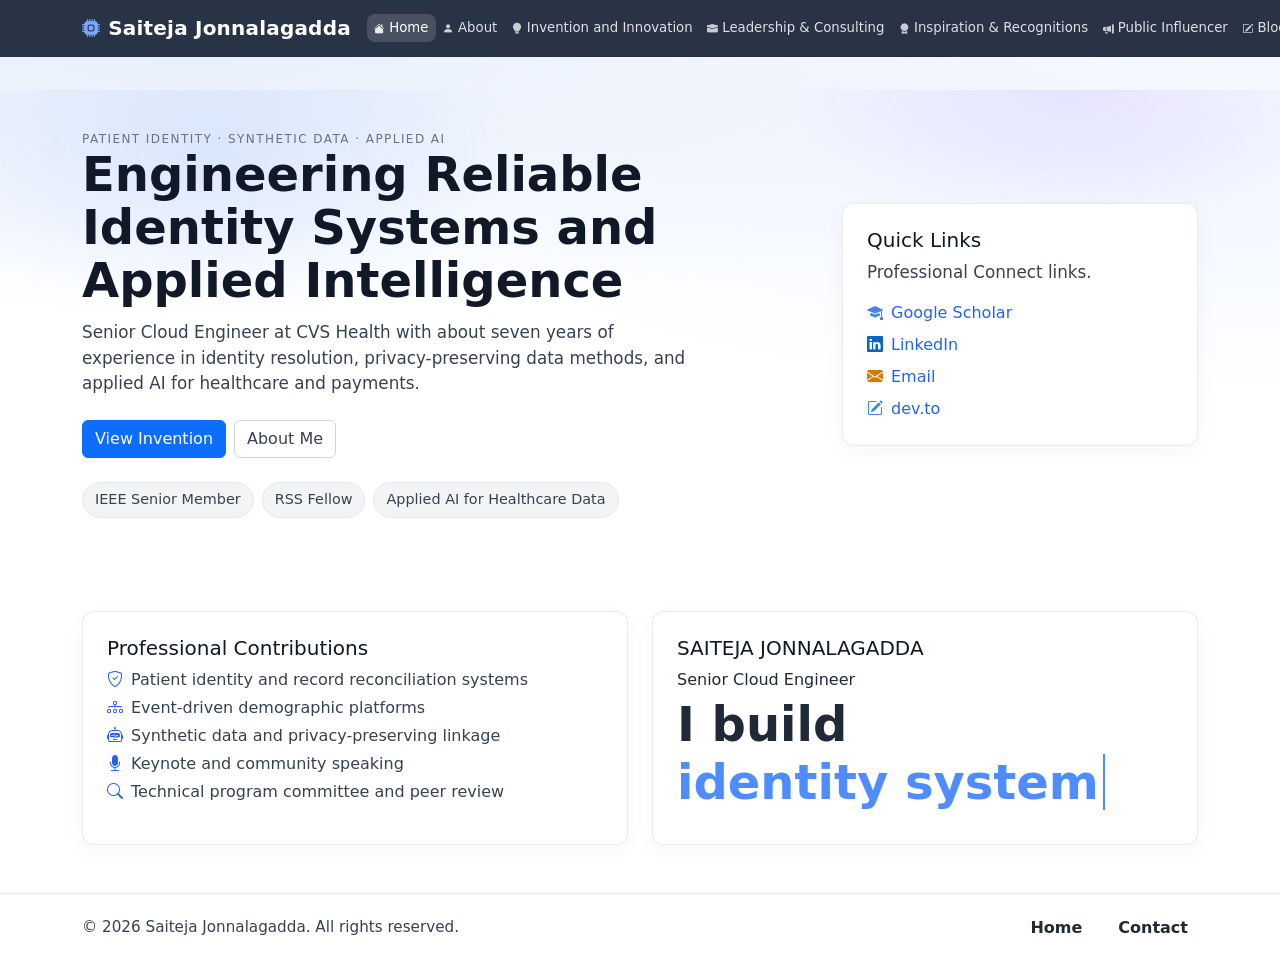
==== index.html @ a38363c2 "Add personal website for saiteja-j.com Static site with BCS evidence pages for invention, inspiring " ====
<!doctype html>
<html lang="en">
<head>
  <link rel="stylesheet" href="style.css">
  <meta charset="utf-8">
  <meta name="viewport" content="width=device-width, initial-scale=1">
  <title>Saiteja Jonnalagadda | Home</title>
  <link href="https://cdn.jsdelivr.net/npm/bootstrap@5.3.3/dist/css/bootstrap.min.css" rel="stylesheet">
</head>
<body>
  <nav class="navbar navbar-expand-lg navbar-dark fixed-top glass-nav">
    <div class="container">
      <a class="navbar-brand" href="index.html">Saiteja Jonnalagadda</a>
      <button class="navbar-toggler" type="button" data-bs-toggle="collapse" data-bs-target="#mainNav"
        aria-controls="mainNav" aria-expanded="false" aria-label="Toggle navigation">
        <span class="navbar-toggler-icon"></span>
      </button>
      <div class="collapse navbar-collapse" id="mainNav">
        <ul class="navbar-nav ms-auto align-items-lg-center">
          <li class="nav-item active"><a class="nav-link active" href="index.html" aria-current="page">Home</a></li>
          <li class="nav-item"><a class="nav-link" href="about.html">About</a></li>
          <li class="nav-item"><a class="nav-link" href="innovation.html">Invention and Innovation</a></li>
          <li class="nav-item"><a class="nav-link" href="leadership_consulting.html">Leadership & Consulting</a></li>
          <li class="nav-item"><a class="nav-link" href="inspiration_recognitions.html">Inspiration & Recognitions</a></li>
          <li class="nav-item"><a class="nav-link" href="public-influencer.html">Public Influencer</a></li>
          <li class="nav-item"><a class="nav-link" href="blogs.html">Blogs</a></li>
        </ul>
      </div>
    </div>
  </nav>

  <header class="hero">
    <div class="container">
      <div class="row g-4 align-items-center">
        <div class="col-lg-8">
          <div class="kicker">Patient Identity · Synthetic Data · Applied AI</div>
          <h1 class="display-5">Engineering Reliable Identity Systems and Applied Intelligence</h1>
          <p class="mb-4">
            Senior Cloud Engineer at CVS Health with about seven years of experience in identity resolution,
            privacy-preserving data methods, and applied AI for healthcare and payments.
          </p>
          <div class="d-flex flex-wrap gap-2">
            <a class="btn btn-primary" href="innovation.html">View Invention</a>
            <a class="btn btn-outline-light" href="about.html">About Me</a>
          </div>
          <div class="d-flex flex-wrap gap-2 mt-4">
            <span class="pill">IEEE Senior Member</span>
            <span class="pill">RSS Fellow</span>
            <span class="pill">Applied AI for Healthcare Data</span>
          </div>
        </div>

        <div class="col-lg-4">
          <div class="soft-card p-4 quick-links">
            <h2 class="h5 mb-2">Quick Links</h2>
            <p class="mb-3">Professional Connect links.</p>
            <div class="d-grid gap-2">
              <a href="https://scholar.google.com/citations?user=ToA3B6gAAAAJ&amp;hl=en" target="_blank" rel="noopener noreferrer"><i class="bi bi-mortarboard-fill me-2" style="color:#4285f4"></i>Google Scholar</a>
              <a href="https://www.linkedin.com/in/saitejajo/" target="_blank" rel="noopener noreferrer"><i class="bi bi-linkedin me-2" style="color:#0a66c2"></i>LinkedIn</a>
              <a href="mailto:saiteja.jonnalagadda@ieee.org"><i class="bi bi-envelope-fill me-2" style="color:#d97706"></i>Email</a>
              <a href="https://dev.to/saiteja_jonnalagadda_0835" target="_blank" rel="noopener noreferrer"><i class="bi bi-pencil-square me-2" style="color:#3b82f6"></i>dev.to</a>
            </div>
          </div>
        </div>
      </div>
    </div>
  </header>

  <main class="container my-5">
    <div class="row g-4">
      <div class="col-lg-6">
        <div class="soft-card p-4 h-100">
          <h3 class="h5">Professional Contributions</h3>
          <ul class="mb-0 text-white-50" style="list-style:none;padding-left:0">
            <li class="mb-1"><i class="bi bi-shield-check me-2 icon-blue"></i>Patient identity and record reconciliation systems</li>
            <li class="mb-1"><i class="bi bi-diagram-3 me-2 icon-blue"></i>Event-driven demographic platforms</li>
            <li class="mb-1"><i class="bi bi-robot me-2 icon-blue"></i>Synthetic data and privacy-preserving linkage</li>
            <li class="mb-1"><i class="bi bi-mic-fill me-2 icon-blue"></i>Keynote and community speaking</li>
            <li><i class="bi bi-search me-2 icon-blue"></i>Technical program committee and peer review</li>
          </ul>
        </div>
      </div>
      <div class="col-lg-6">
        <div class="soft-card p-4 h-100">
          <h3 class="h5 text-uppercase">Saiteja Jonnalagadda</h3>
          <p class="mb-1">Senior Cloud Engineer</p>
          <h1 class="hero-title">
            I build <span id="animated-text"></span>
          </h1>
        </div>
      </div>
    </div>
  </main>

  <footer class="site-footer">
    <div class="container footer-inner">
      <div class="footer-left">
        © <span id="year">2026</span> Saiteja Jonnalagadda. All rights reserved.
      </div>
      <nav class="footer-nav">
        <a href="index.html">Home</a>
        <a href="contact.html">Contact</a>
      </nav>
    </div>
  </footer>

  <script src="https://cdn.jsdelivr.net/npm/bootstrap@5.3.3/dist/js/bootstrap.bundle.min.js"></script>
  <script src="script.js"></script>
</body>
</html>
---- style.css ----
@import url("https://cdn.jsdelivr.net/npm/bootstrap-icons@1.11.3/font/bootstrap-icons.min.css");

    :root {
        --bg: #0b1220;
        --glass: rgba(10, 16, 32, .88);
        --stroke: rgba(255, 255, 255, .12);
        --text: rgba(255, 255, 255, .92);
        --muted: rgba(255, 255, 255, .70);
        --accent: rgba(122, 167, 255, .95);
        --accentSoft: rgba(122, 167, 255, .22);
        --card: rgba(255, 255, 255, .06);
    }

    .navbar .nav-link.active,
.navbar .nav-link[aria-current="page"] {
  color: #ffffff;
  background: rgba(255, 255, 255, 0.15);
  border-radius: 8px;
}

    html,
    body {
        background:
            radial-gradient(ellipse 140% 55% at 15% 0%,
                rgba(210, 225, 248, 0.55),
                transparent 55%),
            radial-gradient(ellipse 100% 45% at 88% 12%,
                rgba(228, 238, 255, 0.6),
                transparent 60%),
            #ffffff;

        color: #1f2937;
        font-family: system-ui, -apple-system, Segoe UI, Roboto, Arial, sans-serif;
        padding-top: 45px;
    }

    /* NAV */
    .glass-nav {
        background: rgba(30, 41, 59, 0.95);
        /* deep slate */
        border-bottom: 1px solid rgba(0, 0, 0, .08);
        backdrop-filter: blur(6px);
    }

    .navbar-brand {
        font-weight: 700;
        letter-spacing: .2px;
    }

    .nav-link {
        color: rgba(255, 255, 255, .85) !important;
        border-radius: 999px;
        padding: .45rem .8rem !important;
    }

    .nav-link.active,
    .nav-link:hover {
        color: #ffffff !important;
        background: rgba(255, 255, 255, .18);
    }

    /* HERO */
    .hero {
        position: relative;
        overflow: hidden;
        border-bottom: 1px solid var(--stroke);
        padding: 40px 0 44px;
        color: #1f2937 !important;
        /* slate-800 */
    }

    .hero p {
        color: #374151;
        /* slate-700 */
        font-size: 1.05rem;
        max-width: 60ch;
    }

    .hero:before {
        content: "";
        position: absolute;
        inset: -80px -80px auto -80px;
        height: 360px;
        background:
            radial-gradient(520px 260px at 25% 40%, rgba(122, 167, 255, .32), transparent 60%),
            radial-gradient(520px 260px at 70% 20%, rgba(165, 110, 255, .22), transparent 55%);
        pointer-events: none;
        filter: blur(2px);
    }

    .hero .container {
        position: relative;
        z-index: 1;
    }

    .kicker {
        color: #6b7280 !important;
        /* slate-500 */
        letter-spacing: 0.12em;
        text-transform: uppercase;
        font-size: 0.75rem;
    }

    .hero h1 {
        font-weight: 800;
        line-height: 1.1;
        margin-bottom: 14px;
        color: #111827 !important;
    }

    .hero p {
        font-size: 1.05rem;
        max-width: 58ch;
        color: #374151 !important;
        /* slate-700 */
        opacity: 1 !important;
    }

    /* CARDS */
    .soft-card {
        background: #ffffff;
        border: 1px solid rgba(0, 0, 0, .08);
        border-radius: 16px;
        box-shadow: 0 6px 20px rgba(0, 0, 0, .04);
    }

    .pill {
        display: inline-flex;
        align-items: center;
        gap: .45rem;
        padding: .4rem .75rem;
        border-radius: 999px;
        background: rgba(255, 255, 255, .06);
        border: 1px solid rgba(255, 255, 255, .10);
        color: rgba(255, 255, 255, .85);
        font-size: .9rem;
    }

    .hero .pill {
        background: #f3f4f6;
        border: 1px solid #e5e7eb;
        color: #374151;
        font-weight: 500;
    }

    .text-muted,
    .text-white-50 {
        color: #6b7280 !important;
    }

    /* BUTTONS */
    .btn-primary {
        background: var(--accent);
        border-color: var(--accent);
        color: #0b1220;
        font-weight: 700;
    }

    .btn-primary:hover {
        filter: brightness(.95);
        color: #0b1220;
    }

    .hero .btn-outline-light {
        color: #374151;
        border-color: #d1d5db;
    }

    .hero .btn-outline-light:hover {
        background: #e5e7eb;
        color: #111827;
    }

    /* FOOTER */
    footer {
        border-top: 1px solid var(--stroke);
        color: rgba(255, 255, 255, .70);
    }

    a.link {
        color: rgba(255, 255, 255, .80);
        text-decoration: none;
    }

    a.link:hover {
        color: #fff;
        text-decoration: underline;
    }

    .quick-links {
        color: #1f2937;
    }

    .quick-links p {
        color: #6b7280;
    }

    .quick-links a {
        color: #2563eb;
        /* blue-600 */
        text-decoration: none;
        font-weight: 500;
    }

    .quick-links a:hover {
        text-decoration: underline;
    }

    .info-card h3 {
        color: #111827;
        /* near-black */
    }

    .info-card p {
        color: #374151;
        font-size: .95rem;
    }

    .info-card code {
        color: #be123c;
        /* rose-700 */
        background: #fff1f2;
        padding: 2px 6px;
        border-radius: 6px;
        font-weight: 600;
    }

    .hero:before {
        background:
            radial-gradient(520px 260px at 20% 40%, rgba(122, 167, 255, .18), transparent 60%),
            radial-gradient(520px 260px at 80% 20%, rgba(165, 110, 255, .14), transparent 55%);
    }



    .site-footer {
        margin-top: 60px;
        background: rgba(255, 255, 255, 0.85);
        /* readable on gradient */
        border-top: 1px solid rgba(17, 24, 39, 0.10);
        backdrop-filter: blur(6px);
    }

    .site-footer {
        margin-top: 48px;
        background: #ffffff;
        border-top: 1px solid #e5e7eb;
    }

    .footer-inner {
        display: flex;
        justify-content: space-between;
        align-items: center;
        padding: 16px 0;
        gap: 12px;
    }

    .footer-left {
        font-size: 0.95rem;
        color: #374151;
    }

    .footer-nav {
        display: flex;
        gap: 16px;
    }

    .footer-nav a {
        text-decoration: none;
        font-weight: 600;
        color: #1f2937;
        padding: 6px 10px;
        border-radius: 8px;
    }

    .footer-nav a:hover {
        background: #f3f4f6;
        color: #111827;
    }

    /* Mobile */
    @media (max-width: 576px) {
        .footer-inner {
            flex-direction: column;
            align-items: flex-start;
        }
    }

    .soft-card,
    .soft-card * {
        color: #1f2937;
        /* slate-800 */
    }

    .soft-card h2,
    .soft-card h3 {
        color: #111827;
        /* near-black for headings */
    }

    .soft-card ul li {
        color: #374151;
        /* slate-700 */
    }


    .hero-title {
  font-size: 3rem;
  font-weight: 600;
}

#animated-text {
  color: #4f8cff;
  border-right: 2px solid #4f8cff;
  padding-right: 4px;
  white-space: nowrap;
}

.profile-photo {
  width: 100%;
  max-width: 850px;          /* ⬅ increased from ~220 */
  aspect-ratio: 1 / 1;
  object-fit: cover;
  border-radius: 18px;
  border: 1px solid #e5e7eb;
  box-shadow: 0 10px 28px rgba(0, 0, 0, 0.12);
}

/* Subtle name styling */
.soft-card h2.h6 {
  color: #111827;
}

.soft-card .text-muted {
  color: #6b7280 !important;
}

/* === BLOG THUMBNAILS === */

.blog-item{
  display: grid;
  grid-template-columns: 72px 1fr;
  gap: 16px;
  padding: 16px 0;
  border-top: 1px solid rgba(17, 24, 39, 0.10);
  align-items: start;
}

.blog-item:first-of-type{
  border-top: 0;
  padding-top: 0;
}

.blog-thumb{
  width: 64px;
  height: 64px;
  object-fit: cover;
  border-radius: 10px;
  border: 1px solid #e5e7eb;
  background: #f8fafc;
}

@media (max-width: 576px){
  .blog-item{
    grid-template-columns: 1fr;
  }

  .blog-thumb{
    width: 100%;
    height: auto;
    max-height: 180px;
  }
}


/* === CERTIFICATE GRID === */

/* === CERTIFICATE GRID (NEAT, SCALABLE) === */

.cert-feature{
  background: linear-gradient(180deg, #ffffff 0%, #f9fafb 100%);
  border: 1px solid #e5e7eb;
}

.cert-grid{
  display: grid;
  grid-template-columns: repeat(auto-fill, minmax(260px, 1fr));
  gap: 18px;
}

/* Each cert is a clickable card */
.cert-card{
  display: block;
  background: #ffffff;
  border: 1px solid #e5e7eb;
  border-radius: 16px;
  padding: 18px;
  text-decoration: none;
  transition: transform .15s ease, box-shadow .15s ease, border-color .15s ease;
}

.cert-card:hover{
  transform: translateY(-2px);
  box-shadow: 0 12px 26px rgba(0,0,0,.08);
  border-color: rgba(37, 99, 235, 0.25);
}

.cert-thumb{
  height: 180px;                 /* landscape preview */
  border-radius: 14px;
  background: #f3f4f6;
  border: 1px solid #e5e7eb;
  overflow: hidden;

  display: flex;
  align-items: center;
  justify-content: center;
  padding: 10px;                 /* small frame */
}

/* Force the image to actually grow to fill the box */
.cert-thumb img{
  width: 100%;
  height: 100%;
  object-fit: contain;           /* don't crop certificate text */
  display: block;

  max-width: none !important;    /* IMPORTANT: remove Bootstrap/old limits */
  max-height: none !important;   /* IMPORTANT: remove Bootstrap/old limits */
}

/* Text */
.cert-title {
  margin-top: 14px;
  font-size: 1.05rem;
  font-weight: 800;
  color: #111827;
}

.cert-meta{
  margin-top: 4px;
  color: #6b7280;
  font-size: 0.85rem;
}

/* Mobile */
@media (max-width: 576px) {
  .cert-thumb {
    height: 220px;            /* still big on mobile */
  }
}


/* === COMPACT PROFESSIONAL CERTS === */

.cert-compact .cert-grid{
  grid-template-columns: repeat(auto-fill, minmax(240px, 1fr)); /* was ~220 */
  gap: 18px;
}

.cert-compact .cert-card {
  display: flex;
  flex-direction: column;
  align-items: center;
  text-align: center;
  opacity: 0.75;
}

.cert-compact .cert-thumb img{
  max-height: 80px;    /* was ~90 */
  width: auto;
  height: auto;
}

.cert-compact .cert-title{
  font-size: 0.95rem;   /* was 0.9 */
  font-weight: 700;
  margin-top: 12px;
}

/* Optional subtle hover — still NOT clickable */
.cert-compact .cert-card:hover {
  opacity: 1;
}

.cert-compact .cert-card:hover img {
  filter: grayscale(0%);
}

.cert-compact .cert-thumb{
  height: 80px;        /* was 120 */
  padding: 12px;
}

.cert-compact .cert-title{
  color: #111827;
}

/* add the conference images */
.soft-card {
    position: relative;
    background: #ffffff;
    border-radius: 12px;
    overflow: hidden;
}

/* Base overlay system */
.soft-card::before {
    content: "";
    position: absolute;
    inset: 0;
    background-size: cover;
    background-position: center;
    background-repeat: no-repeat;
    opacity: 0.09;  /* 🔥 subtle */
    z-index: 0;
}

/* Keep content above image */
.soft-card > * {
    position: relative;
    z-index: 1;
}

/* Conference-specific images */
.iceet-card::before {
    background-image: url("images/conferences/iccet.png");
}

.csc-card::before {
    background-image: url("images/conferences/csc.png");
}

.icca-card::before {
    background-image: url("images/conferences/ICCA.png");
}

.icaic-card::before {
    background-image: url("images/conferences/ICAIC.png");
}

.airc-card::before {
    background-image: url("images/conferences/airc.png");
}


.architecture-img {
  width: 100%;
  height: 350px;
  object-fit: contain;
  display: block;
  margin: 0 auto;
}

/* === PAGE HEADER === */
.page-header {
    padding: 4px 0 28px;
    background: linear-gradient(135deg, rgba(122, 167, 255, .08), rgba(165, 110, 255, .06) 80%);
    border-bottom: 1px solid #e5e7eb;
}

.page-header h1 {
    font-weight: 800;
    font-size: 2rem;
    color: #111827;
    margin-bottom: 8px;
}

.page-subtitle {
    color: #6b7280;
    font-size: 1.05rem;
    max-width: 64ch;
    margin-bottom: 0;
}

/* === BLOG ITEM TEXT === */
.blog-body {
    display: flex;
    flex-direction: column;
    gap: 4px;
}

.blog-title {
    font-weight: 600;
    color: #111827;
    font-size: 0.95rem;
    line-height: 1.45;
}

.blog-meta {
    color: #6b7280;
    font-size: 0.82rem;
}

.blog-link {
    display: inline-flex;
    align-items: center;
    gap: 4px;
    color: #2563eb;
    text-decoration: none;
    font-size: 0.875rem;
    font-weight: 500;
    margin-top: 6px;
}

.blog-link:hover {
    color: #1d4ed8;
    text-decoration: underline;
}

/* === TALK ITEM LIST === */
.talk-item {
    display: grid;
    grid-template-columns: 52px 1fr;
    gap: 14px;
    padding: 14px 0;
    border-top: 1px solid rgba(17, 24, 39, .10);
    align-items: start;
}

.talk-item:first-of-type {
    border-top: 0;
    padding-top: 0;
}

.talk-date {
    font-weight: 700;
    color: #2563eb;
    font-size: 0.88rem;
    padding-top: 3px;
}

.talk-body {
    display: flex;
    flex-direction: column;
    gap: 3px;
}

.talk-links {
    margin-top: 8px;
}


/* === CERT COMPACT DIRECT IMAGE === */
.cert-compact .cert-card > img {
    max-height: 80px;
    width: auto;
    height: auto;
    object-fit: contain;
    display: block;
    margin-bottom: 4px;
}

/* === SMOOTH SCROLL === */
html {
    scroll-behavior: smooth;
}

/* === SCROLL FADE-IN ANIMATION === */
.fade-in-up {
    opacity: 0;
    transform: translateY(20px);
    transition: opacity 0.55s ease, transform 0.55s ease;
}

.fade-in-up.visible {
    opacity: 1;
    transform: none;
}

/* === BACK TO TOP BUTTON === */
#back-to-top {
    position: fixed;
    bottom: 28px;
    right: 28px;
    width: 42px;
    height: 42px;
    background: #1e293b;
    color: #fff;
    border: none;
    border-radius: 50%;
    font-size: 1.3rem;
    line-height: 1;
    box-shadow: 0 4px 14px rgba(0, 0, 0, .22);
    cursor: pointer;
    opacity: 0;
    transform: translateY(10px);
    transition: opacity .3s ease, transform .3s ease, background .2s;
    z-index: 1050;
    display: flex;
    align-items: center;
    justify-content: center;
}

#back-to-top.visible {
    opacity: 1;
    transform: none;
}

#back-to-top:hover {
    background: #334155;
}

/* === NAVBAR SCROLL SHADOW === */
.glass-nav {
    transition: box-shadow .3s ease;
}

.glass-nav.scrolled {
    box-shadow: 0 2px 20px rgba(0, 0, 0, .26);
}

/* === ICON UTILITIES === */
.nav-link .bi {
    font-size: .82em;
    opacity: .88;
    vertical-align: -.05em;
}

/* Zoom hint overlay on talk images */
.talk-zoom-hint {
    position: absolute;
    bottom: 10px;
    right: 10px;
    background: rgba(0, 0, 0, .48);
    color: #fff;
    width: 30px;
    height: 30px;
    border-radius: 7px;
    display: flex;
    align-items: center;
    justify-content: center;
    font-size: .85rem;
    z-index: 3;
    opacity: 0;
    transition: opacity .2s;
    pointer-events: none;
}

.talk-img-wrap:hover .talk-zoom-hint {
    opacity: 1;
}

/* Subtle dark wash on image hover */
.talk-img-wrap::after {
    content: '';
    position: absolute;
    inset: 0;
    background: rgba(0, 0, 0, 0);
    transition: background .2s;
    z-index: 2;
    pointer-events: none;
}

.talk-card-new:hover .talk-img-wrap::after {
    background: rgba(0, 0, 0, .07);
}

/* Icon colours used in section headings */
.icon-blue  { color: #2563eb; }
.icon-green { color: #16a34a; }
.icon-amber { color: #d97706; }
.icon-red   { color: #dc2626; }

/* === SINGLE-ROW NAVBAR === */
@media (min-width: 992px) {
  .navbar .nav-link {
    padding: .28rem .45rem !important;
    font-size: .83rem;
    white-space: nowrap;
  }
  .navbar-brand {
    font-size: .93rem;
    white-space: nowrap;
  }
}
/* === PHOTO PLACEHOLDERS (replace with real images later) === */
.photo-placeholder {
  width: 100%;
  max-width: 850px;
  aspect-ratio: 1 / 1;
  border-radius: 18px;
  border: 2px dashed #cbd5e1;
  background:
    repeating-linear-gradient(
      -45deg,
      #f8fafc,
      #f8fafc 12px,
      #eef2f7 12px,
      #eef2f7 24px
    );
  color: #64748b;
  display: flex;
  align-items: center;
  justify-content: center;
  text-align: center;
  font-size: 0.95rem;
  font-weight: 600;
  letter-spacing: 0.02em;
  box-shadow: 0 10px 28px rgba(0, 0, 0, 0.06);
  margin-left: auto;
  margin-right: auto;
}

.talk-img-placeholder,
.cert-thumb-placeholder,
.blog-thumb-placeholder {
  width: 100%;
  height: 100%;
  min-height: 160px;
  display: flex;
  align-items: center;
  justify-content: center;
  text-align: center;
  color: #94a3b8;
  font-size: 0.85rem;
  font-weight: 600;
  background:
    repeating-linear-gradient(
      -45deg,
      #0f172a,
      #0f172a 14px,
      #1e293b 14px,
      #1e293b 28px
    );
  border: 1px dashed rgba(148, 163, 184, 0.45);
}

.talk-img-wrap .talk-img-placeholder {
  position: absolute;
  inset: 0;
  z-index: 1;
  min-height: 270px;
}

.cert-thumb-placeholder {
  min-height: 180px;
  border-radius: 12px;
  background:
    repeating-linear-gradient(
      -45deg,
      #f8fafc,
      #f8fafc 12px,
      #eef2f7 12px,
      #eef2f7 24px
    );
  color: #64748b;
  border: 1px dashed #cbd5e1;
}

.blog-thumb-placeholder {
  width: 64px;
  height: 64px;
  min-height: 64px;
  border-radius: 10px;
  font-size: 0.65rem;
  line-height: 1.2;
  padding: 4px;
  background:
    repeating-linear-gradient(
      -45deg,
      #f8fafc,
      #f8fafc 8px,
      #eef2f7 8px,
      #eef2f7 16px
    );
  color: #64748b;
  border: 1px dashed #cbd5e1;
}
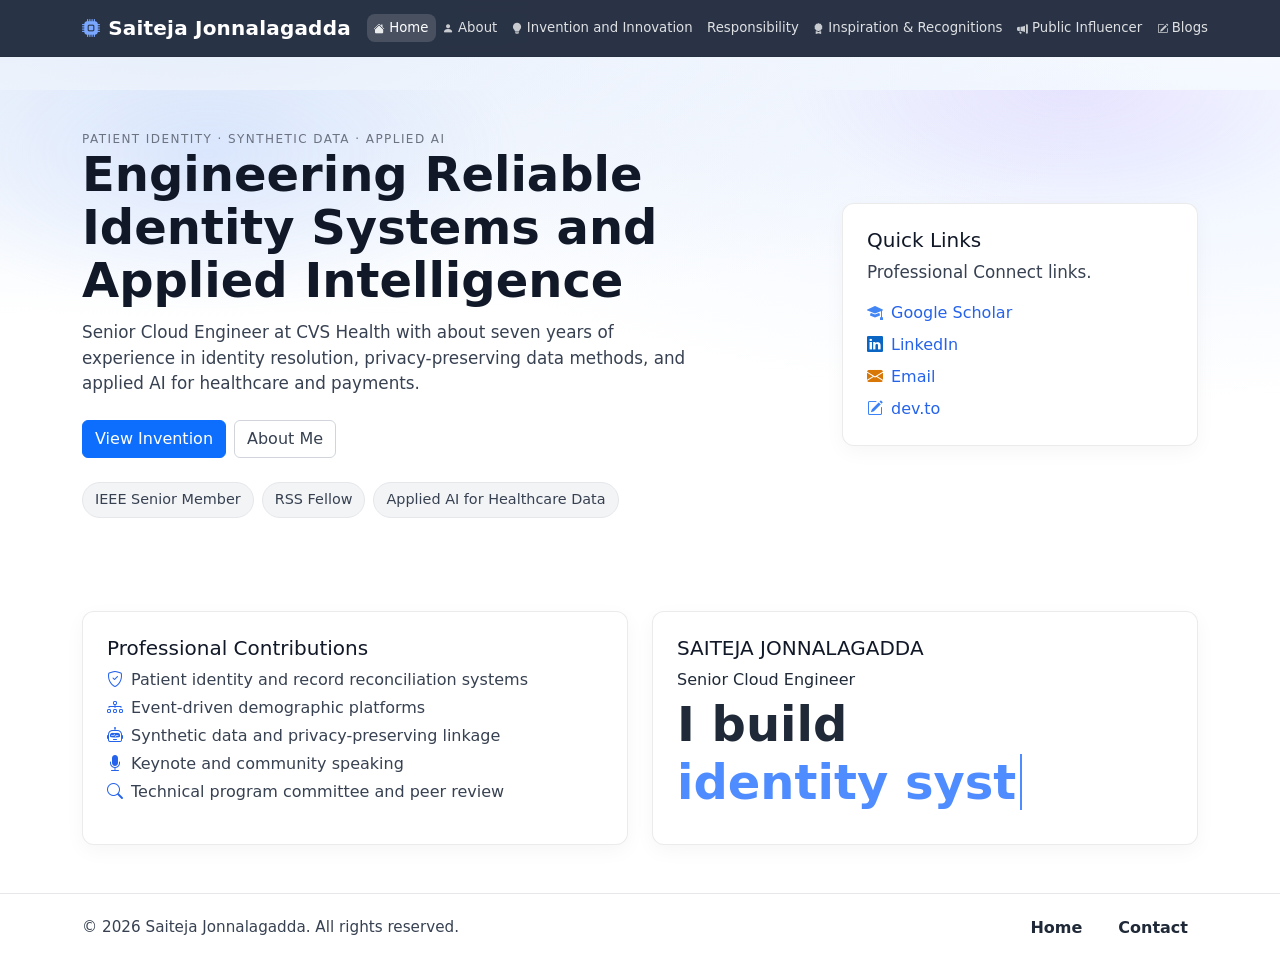
==== commit c0dfc932: "Rename leadership page to responsibility for BCS Statement C Criterion C is Responsibility, not cons" ====
--- a/index.html
+++ b/index.html
@@ -20,7 +20,7 @@
           <li class="nav-item active"><a class="nav-link active" href="index.html" aria-current="page">Home</a></li>
           <li class="nav-item"><a class="nav-link" href="about.html">About</a></li>
           <li class="nav-item"><a class="nav-link" href="innovation.html">Invention and Innovation</a></li>
-          <li class="nav-item"><a class="nav-link" href="leadership_consulting.html">Leadership & Consulting</a></li>
+          <li class="nav-item"><a class="nav-link" href="responsibility.html">Responsibility</a></li>
           <li class="nav-item"><a class="nav-link" href="inspiration_recognitions.html">Inspiration & Recognitions</a></li>
           <li class="nav-item"><a class="nav-link" href="public-influencer.html">Public Influencer</a></li>
           <li class="nav-item"><a class="nav-link" href="blogs.html">Blogs</a></li>
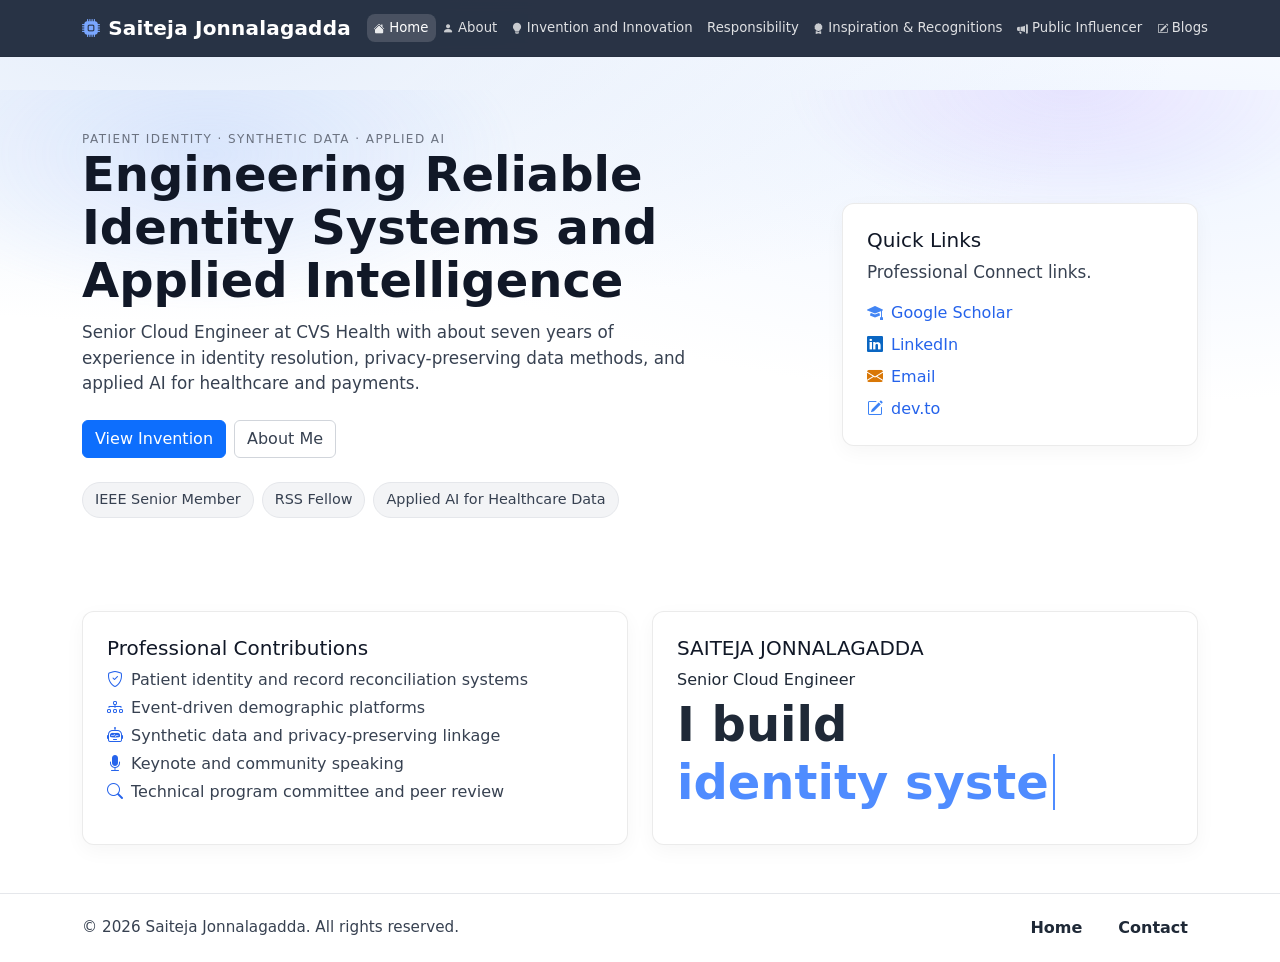
==== commit 8d440037: "Trigger GitHub Pages rebuild after site polish. Co-authored-by: Cursor <cursoragent@cursor.com>" ====
--- a/index.html
+++ b/index.html
@@ -108,3 +108,5 @@
   <script src="script.js"></script>
 </body>
 </html>
+
+<!-- deploy: 2026-09-30 site polish -->
--- a/style.css
+++ b/style.css
@@ -774,96 +774,48 @@
     white-space: nowrap;
   }
 }
-/* === PHOTO PLACEHOLDERS (replace with real images later) === */
-.photo-placeholder {
-  width: 100%;
-  max-width: 850px;
-  aspect-ratio: 1 / 1;
-  border-radius: 18px;
-  border: 2px dashed #cbd5e1;
-  background:
-    repeating-linear-gradient(
-      -45deg,
-      #f8fafc,
-      #f8fafc 12px,
-      #eef2f7 12px,
-      #eef2f7 24px
-    );
-  color: #64748b;
+/* === Profile avatar and clean info tiles (no photo placeholders) === */
+.avatar-initials {
+  width: 140px;
+  height: 140px;
+  margin: 0 auto;
+  border-radius: 50%;
   display: flex;
   align-items: center;
   justify-content: center;
-  text-align: center;
-  font-size: 0.95rem;
-  font-weight: 600;
-  letter-spacing: 0.02em;
-  box-shadow: 0 10px 28px rgba(0, 0, 0, 0.06);
-  margin-left: auto;
-  margin-right: auto;
-}
-
-.talk-img-placeholder,
-.cert-thumb-placeholder,
-.blog-thumb-placeholder {
-  width: 100%;
-  height: 100%;
-  min-height: 160px;
-  display: flex;
-  align-items: center;
-  justify-content: center;
-  text-align: center;
-  color: #94a3b8;
-  font-size: 0.85rem;
-  font-weight: 600;
-  background:
-    repeating-linear-gradient(
-      -45deg,
-      #0f172a,
-      #0f172a 14px,
-      #1e293b 14px,
-      #1e293b 28px
-    );
-  border: 1px dashed rgba(148, 163, 184, 0.45);
-}
-
-.talk-img-wrap .talk-img-placeholder {
-  position: absolute;
-  inset: 0;
-  z-index: 1;
-  min-height: 270px;
-}
-
-.cert-thumb-placeholder {
-  min-height: 180px;
-  border-radius: 12px;
-  background:
-    repeating-linear-gradient(
-      -45deg,
-      #f8fafc,
-      #f8fafc 12px,
-      #eef2f7 12px,
-      #eef2f7 24px
-    );
-  color: #64748b;
-  border: 1px dashed #cbd5e1;
-}
-
-.blog-thumb-placeholder {
-  width: 64px;
-  height: 64px;
-  min-height: 64px;
-  border-radius: 10px;
-  font-size: 0.65rem;
-  line-height: 1.2;
-  padding: 4px;
-  background:
-    repeating-linear-gradient(
-      -45deg,
-      #f8fafc,
-      #f8fafc 8px,
-      #eef2f7 8px,
-      #eef2f7 16px
-    );
-  color: #64748b;
-  border: 1px dashed #cbd5e1;
-}
+  font-size: 2.4rem;
+  font-weight: 700;
+  letter-spacing: 0.04em;
+  color: #1e3a8a;
+  background: linear-gradient(145deg, #dbeafe 0%, #eff6ff 55%, #f8fafc 100%);
+  border: 1px solid #bfdbfe;
+  box-shadow: 0 10px 28px rgba(37, 99, 235, 0.12);
+}
+
+.info-tile {
+  padding: 1rem 1.1rem;
+  border-radius: 14px;
+  border: 1px solid #e5e7eb;
+  background: #f8fafc;
+}
+
+.info-tile-title {
+  font-weight: 650;
+  font-size: 0.98rem;
+  color: #111827;
+  margin-bottom: 0.35rem;
+  line-height: 1.4;
+}
+
+.info-tile-meta {
+  font-size: 0.88rem;
+  color: #6b7280;
+  line-height: 1.45;
+}
+
+.blog-item-clean {
+  display: block;
+}
+.blog-item-clean .blog-body {
+  padding: 0;
+}
